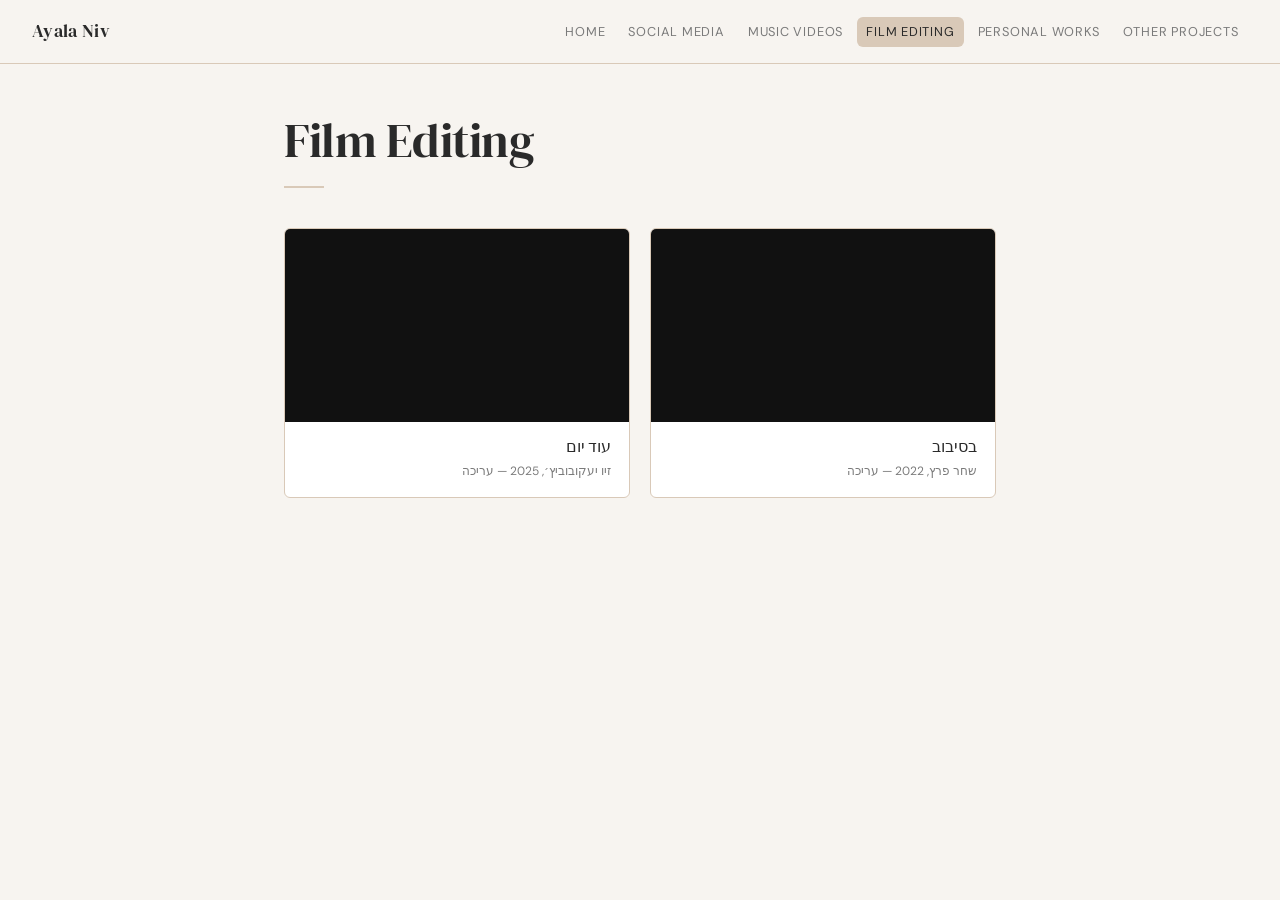
==== film-editing.html @ 79cfa1a8 "feat: initial portfolio build — Ayala Niv" ====
<!DOCTYPE html>
<html lang="he">
<head>
  <meta charset="UTF-8">
  <meta name="viewport" content="width=device-width, initial-scale=1.0">
  <title>Film Editing | Ayala Niv</title>
  <link rel="preconnect" href="https://fonts.googleapis.com">
  <link rel="preconnect" href="https://fonts.gstatic.com" crossorigin>
  <link href="https://fonts.googleapis.com/css2?family=DM+Sans:wght@300;400;500&family=DM+Serif+Display&display=swap" rel="stylesheet">
  <link rel="stylesheet" href="style.css">
</head>
<body>

  <nav class="site-nav">
    <a href="index.html" class="nav-logo">Ayala Niv</a>
    <button class="nav-toggle" aria-label="Toggle menu" aria-expanded="false">
      <span></span><span></span><span></span>
    </button>
    <ul class="nav-links">
      <li><a href="index.html">Home</a></li>
      <li><a href="social-media.html">Social Media</a></li>
      <li><a href="music-videos.html">Music Videos</a></li>
      <li><a href="film-editing.html">Film Editing</a></li>
      <li><a href="personal-works.html">Personal Works</a></li>
      <li><a href="other-projects.html">Other Projects</a></li>
    </ul>
  </nav>

  <main class="page-wrap">
    <h1 class="page-title">Film Editing</h1>
    <hr class="page-rule">

    <div class="card-grid">

      <!-- עוד יום — Google Drive -->
      <div class="video-block">
        <div class="video-ratio">
          <iframe
            src="https://drive.google.com/file/d/1pjfRNIWnOPsPixRwO9zTFZds48TJCyDa/preview"
            title="עוד יום"
            allowfullscreen
            allow="autoplay"
            loading="lazy"
          ></iframe>
        </div>
        <div class="video-info">
          <h2 class="video-title">עוד יום</h2>
          <p class="video-role">זיו יעקובוביץ׳, 2025 — עריכה</p>
        </div>
      </div>

      <!-- בסיבוב — Vimeo -->
      <div class="video-block">
        <div class="video-ratio">
          <iframe
            src="https://player.vimeo.com/video/756768305"
            title="בסיבוב"
            allowfullscreen
            allow="autoplay; fullscreen; picture-in-picture"
            loading="lazy"
          ></iframe>
        </div>
        <div class="video-info">
          <h2 class="video-title">בסיבוב</h2>
          <p class="video-role">שחר פרץ, 2022 — עריכה</p>
        </div>
      </div>

    </div>
  </main>

  <script src="main.js"></script>
</body>
</html>
---- style.css ----
/* ─── Reset & Base ─────────────────────────────────── */
*, *::before, *::after { box-sizing: border-box; margin: 0; padding: 0; }

:root {
  --bg:         #F7F4F0;
  --sand:       #D9C9B8;
  --teal:       #B8C9C9;
  --blush:      #E8C9C9;
  --sage:       #C9D4C0;
  --text:       #2A2A2A;
  --text-light: #7A7A7A;
  --white:      #FFFFFF;
  --nav-h:      64px;
  --max-w:      760px;
  --radius:     6px;
  --transition: 0.25s ease;
}

html { scroll-behavior: smooth; }

body {
  background: var(--bg);
  color: var(--text);
  font-family: 'DM Sans', sans-serif;
  font-size: 15px;
  line-height: 1.6;
  min-height: 100vh;
}

a { color: inherit; text-decoration: none; }
img { display: block; max-width: 100%; }

/* ─── Typography ────────────────────────────────────── */
h1, h2, h3 {
  font-family: 'DM Serif Display', serif;
  font-weight: 400;
  line-height: 1.2;
}

.page-title {
  font-size: clamp(2rem, 5vw, 3rem);
  margin-bottom: 0.25rem;
  letter-spacing: -0.01em;
}

.page-rule {
  width: 40px;
  height: 2px;
  background: var(--sand);
  margin: 1rem 0 2.5rem;
  border: none;
}

/* ─── Navigation ────────────────────────────────────── */
.site-nav {
  position: sticky;
  top: 0;
  z-index: 100;
  height: var(--nav-h);
  background: var(--bg);
  border-bottom: 1px solid var(--sand);
  display: flex;
  align-items: center;
  padding: 0 2rem;
  gap: 2rem;
}

.nav-logo {
  font-family: 'DM Serif Display', serif;
  font-size: 1.1rem;
  letter-spacing: 0.02em;
  flex-shrink: 0;
  white-space: nowrap;
}

.nav-links {
  list-style: none;
  display: flex;
  gap: 0.25rem;
  margin-left: auto;
  flex-wrap: wrap;
  justify-content: flex-end;
}

.nav-links a {
  font-size: 0.8rem;
  letter-spacing: 0.06em;
  text-transform: uppercase;
  color: var(--text-light);
  padding: 0.4rem 0.6rem;
  border-radius: var(--radius);
  transition: color var(--transition), background var(--transition);
}

.nav-links a:hover,
.nav-links a.active {
  color: var(--text);
  background: var(--sand);
}

/* Hamburger */
.nav-toggle {
  display: none;
  background: none;
  border: none;
  cursor: pointer;
  margin-left: auto;
  padding: 0.4rem;
  flex-direction: column;
  gap: 5px;
}

.nav-toggle span {
  display: block;
  width: 22px;
  height: 2px;
  background: var(--text);
  border-radius: 2px;
  transition: transform var(--transition), opacity var(--transition);
}

.nav-toggle.open span:nth-child(1) { transform: translateY(7px) rotate(45deg); }
.nav-toggle.open span:nth-child(2) { opacity: 0; }
.nav-toggle.open span:nth-child(3) { transform: translateY(-7px) rotate(-45deg); }

/* ─── Page Layout ───────────────────────────────────── */
.page-wrap {
  max-width: var(--max-w);
  margin: 0 auto;
  padding: 3rem 1.5rem 5rem;
}

/* ─── Hero (Home) ───────────────────────────────────── */
.hero {
  position: relative;
  height: calc(100vh - var(--nav-h));
  min-height: 400px;
  overflow: hidden;
  display: flex;
  align-items: flex-end;
}

.hero-img {
  position: absolute;
  inset: 0;
  width: 100%;
  height: 100%;
  object-fit: cover;
  object-position: center 30%;
  filter: saturate(0.75) brightness(0.92);
}

.hero-overlay {
  position: absolute;
  inset: 0;
  background: linear-gradient(to top, rgba(247,244,240,0.82) 0%, rgba(247,244,240,0.1) 55%);
}

.hero-text {
  position: relative;
  z-index: 1;
  padding: 3rem 2.5rem;
}

.hero-text h1 {
  font-size: clamp(2.8rem, 7vw, 5rem);
  letter-spacing: -0.02em;
  line-height: 1;
}

.hero-text p {
  font-size: 0.85rem;
  letter-spacing: 0.18em;
  text-transform: uppercase;
  color: var(--text-light);
  margin-top: 0.5rem;
}

/* ─── Cards (Video / Instagram) ────────────────────── */
.card-grid {
  display: grid;
  grid-template-columns: repeat(auto-fill, minmax(280px, 1fr));
  gap: 1.25rem;
}

.card-grid.single-col {
  grid-template-columns: 1fr;
}

.card {
  background: var(--white);
  border-radius: var(--radius);
  overflow: hidden;
  cursor: pointer;
  transition: transform var(--transition), box-shadow var(--transition);
  border: 1px solid var(--sand);
}

.card:hover {
  transform: translateY(-3px);
  box-shadow: 0 8px 24px rgba(0,0,0,0.08);
}

.card-thumb {
  position: relative;
  aspect-ratio: 16/9;
  background: var(--sand);
  overflow: hidden;
  min-height: 160px;
}

.card-thumb--teal { background: var(--teal); }
.card-thumb--blush { background: var(--blush); }

.card-thumb img {
  width: 100%;
  height: 100%;
  object-fit: cover;
  transition: transform 0.4s ease;
}

.card:hover .card-thumb img {
  transform: scale(1.03);
}

.play-btn {
  position: absolute;
  inset: 0;
  display: flex;
  align-items: center;
  justify-content: center;
  background: rgba(247,244,240,0.3);
  transition: background var(--transition);
}

.card:hover .play-btn {
  background: rgba(247,244,240,0.15);
}

.play-btn svg {
  width: 48px;
  height: 48px;
  filter: drop-shadow(0 2px 6px rgba(0,0,0,0.25));
}

.card-body {
  padding: 1rem 1.1rem 1.1rem;
}

.card-title {
  font-family: 'DM Serif Display', serif;
  font-size: 1rem;
  line-height: 1.35;
  direction: rtl;
  text-align: right;
}

.card-title.ltr {
  direction: ltr;
  text-align: left;
}

.card-role {
  font-size: 0.75rem;
  color: var(--text-light);
  margin-top: 0.3rem;
  direction: rtl;
  text-align: right;
  letter-spacing: 0.02em;
}

.card-role.ltr {
  direction: ltr;
  text-align: left;
}

/* ─── Instagram Embeds ──────────────────────────────── */
.ig-embed-list {
  display: grid;
  grid-template-columns: repeat(auto-fill, minmax(300px, 1fr));
  gap: 1.25rem;
}

/* Neutralise Instagram's default inline margin so our grid controls spacing */
.ig-embed-list .instagram-media {
  margin: 0 !important;
  width: 100% !important;
  min-width: 0 !important;
  max-width: 100% !important;
}

/* ─── Client Group ──────────────────────────────────── */
.client-group {
  margin-bottom: 3rem;
}

.client-label {
  font-size: 0.72rem;
  letter-spacing: 0.12em;
  text-transform: uppercase;
  color: var(--text-light);
  margin-bottom: 0.6rem;
  display: flex;
  align-items: center;
  gap: 0.75rem;
}

.client-label::after {
  content: '';
  flex: 1;
  height: 1px;
  background: var(--sand);
}

.client-role-tag {
  display: inline-block;
  background: var(--teal);
  font-size: 0.68rem;
  letter-spacing: 0.04em;
  padding: 0.2rem 0.55rem;
  border-radius: 20px;
  color: var(--text);
  margin-bottom: 0.75rem;
  direction: rtl;
}

/* ─── Inline Video Embed ────────────────────────────── */
.video-block {
  background: var(--white);
  border: 1px solid var(--sand);
  border-radius: var(--radius);
  overflow: hidden;
}

.video-ratio {
  position: relative;
  padding-top: 56.25%;
  background: #111;
}

/* Thumbnail-first: image covers the ratio box */
.video-thumb {
  position: absolute;
  inset: 0;
  width: 100%;
  height: 100%;
  object-fit: cover;
  display: block;
}

/* Play button overlaid on thumbnail */
.play-overlay {
  position: absolute;
  inset: 0;
  display: flex;
  align-items: center;
  justify-content: center;
  background: rgba(0,0,0,0.12);
  border: none;
  cursor: pointer;
  width: 100%;
  transition: background var(--transition);
}

.play-overlay:hover { background: rgba(0,0,0,0.28); }

.video-ratio[data-src] { cursor: pointer; }

.video-ratio iframe {
  position: absolute;
  inset: 0;
  width: 100%;
  height: 100%;
  border: none;
}

.video-info {
  padding: 0.9rem 1.1rem 1rem;
  direction: rtl;
  text-align: right;
}

.video-title {
  font-family: 'DM Serif Display', serif;
  font-size: 1rem;
  line-height: 1.35;
  direction: rtl;
  text-align: right;
}

.video-role {
  font-size: 0.75rem;
  color: var(--text-light);
  margin-top: 0.25rem;
  direction: rtl;
  text-align: right;
}

/* For embeds that can't be iframed — show a tinted placeholder */
.video-ratio--placeholder {
  padding-top: 0;
  min-height: 200px;
  display: flex;
  align-items: center;
  justify-content: center;
  flex-direction: column;
  gap: 0.75rem;
  background: var(--teal);
}

.video-ratio--placeholder a {
  font-size: 0.72rem;
  letter-spacing: 0.06em;
  text-transform: uppercase;
  color: var(--text);
  opacity: 0.65;
  border-bottom: 1px solid rgba(42,42,42,0.3);
  padding-bottom: 1px;
  transition: opacity var(--transition);
}

.video-ratio--placeholder a:hover { opacity: 1; }

.video-ratio--placeholder svg { opacity: 0.45; }

/* ─── Lightbox ──────────────────────────────────────── */
.lightbox {
  display: none;
  position: fixed;
  inset: 0;
  z-index: 999;
  background: rgba(42,42,42,0.88);
  backdrop-filter: blur(4px);
  align-items: center;
  justify-content: center;
  padding: 1.5rem;
}

.lightbox.active {
  display: flex;
}

.lightbox-inner {
  position: relative;
  width: 100%;
  max-width: 900px;
}

.lightbox-ratio {
  position: relative;
  padding-top: 56.25%;
  background: #000;
  border-radius: var(--radius);
  overflow: hidden;
}

.lightbox-ratio iframe {
  position: absolute;
  inset: 0;
  width: 100%;
  height: 100%;
  border: none;
}

.lightbox-close {
  position: absolute;
  top: -42px;
  right: 0;
  background: none;
  border: none;
  color: #fff;
  font-size: 1.5rem;
  cursor: pointer;
  padding: 0.25rem 0.5rem;
  opacity: 0.8;
  transition: opacity var(--transition);
  line-height: 1;
}

.lightbox-close:hover { opacity: 1; }

/* ─── Section Divider ───────────────────────────────── */
.section-divider {
  margin: 3rem 0 2rem;
  display: flex;
  align-items: center;
  gap: 1rem;
  direction: rtl;
}

.section-divider h2 {
  font-size: 1.4rem;
  direction: rtl;
  text-align: right;
}

.section-divider::after {
  content: '';
  flex: 1;
  height: 1px;
  background: var(--sand);
}

/* ─── Responsive ────────────────────────────────────── */
@media (max-width: 640px) {
  .site-nav { padding: 0 1.25rem; }

  .nav-links {
    display: none;
    position: absolute;
    top: var(--nav-h);
    left: 0;
    right: 0;
    background: var(--bg);
    border-bottom: 1px solid var(--sand);
    flex-direction: column;
    padding: 1rem 1.25rem;
    gap: 0;
    flex-wrap: nowrap;
    margin: 0;
  }

  .nav-links.open { display: flex; }

  .nav-links a {
    padding: 0.7rem 0.25rem;
    font-size: 0.85rem;
    border-bottom: 1px solid var(--sand);
  }

  .nav-links li:last-child a { border-bottom: none; }

  .nav-toggle {
    display: flex;
  }

  .hero-text { padding: 2rem 1.5rem; }

  .page-wrap { padding: 2rem 1.25rem 4rem; }

  .card-grid { grid-template-columns: 1fr; }

  .ig-grid { grid-template-columns: repeat(2, 1fr); }

  .project-item { padding: 0.9rem 1rem; }
}

@media (max-width: 400px) {
  .ig-grid { grid-template-columns: repeat(2, 1fr); }
}

/* ─── Grid full-span (for group headers inside card-grid) ── */
.grid-span {
  grid-column: 1 / -1;
}

/* ─── Documentary group (header + nested pair) ──────── */
.doc-group {
  grid-column: 1 / -1;
}

.doc-group > .section-divider {
  margin-top: 0;
  margin-bottom: 1.25rem;
}

.doc-group > .card-grid {
  margin: 0;
}

/* ─── Utilities ─────────────────────────────────────── */
.tag {
  display: inline-block;
  font-size: 0.68rem;
  letter-spacing: 0.05em;
  text-transform: uppercase;
  padding: 0.2rem 0.6rem;
  border-radius: 20px;
  background: var(--sage);
  color: var(--text);
}

.fade-in {
  animation: fadeIn 0.6s ease both;
}

@keyframes fadeIn {
  from { opacity: 0; transform: translateY(10px); }
  to   { opacity: 1; transform: translateY(0); }
}
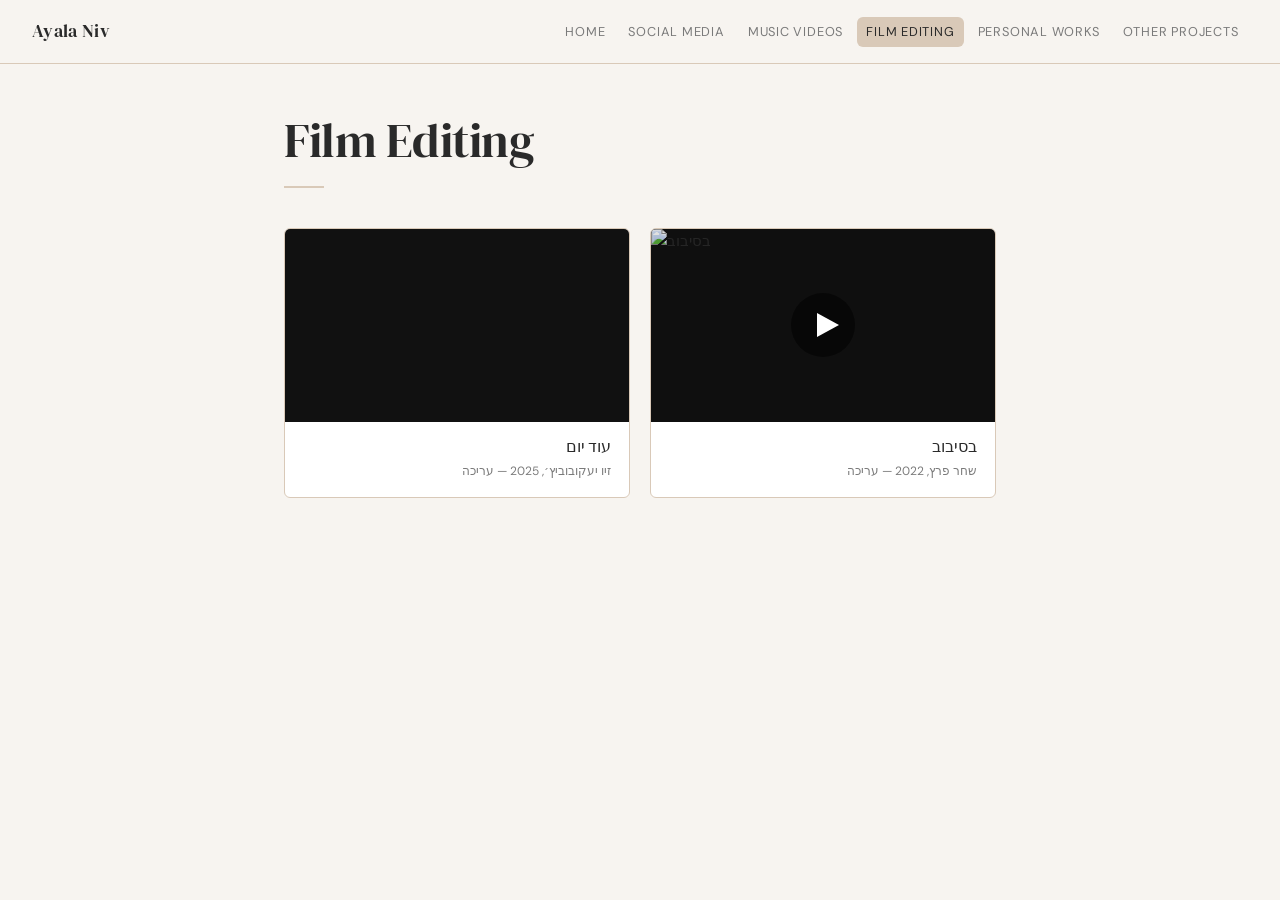
==== commit 8f918133: "fix: thumbnail grid alignment + mobile polish - Add align-items: start to .ig-embed-list so video-bl" ====
--- a/film-editing.html
+++ b/film-editing.html
@@ -51,14 +51,14 @@
 
       <!-- בסיבוב — Vimeo -->
       <div class="video-block">
-        <div class="video-ratio">
-          <iframe
-            src="https://player.vimeo.com/video/756768305"
-            title="בסיבוב"
-            allowfullscreen
-            allow="autoplay; fullscreen; picture-in-picture"
-            loading="lazy"
-          ></iframe>
+        <div class="video-ratio" data-src="https://player.vimeo.com/video/756768305?autoplay=1">
+          <img class="video-thumb" src="https://i.vimeocdn.com/video/1520195084-916731d3f5b41bab708d987ba6caede31b438292dd38d90c3f4c4681e1215b8c-d_640?region=us" alt="בסיבוב" loading="lazy">
+          <button class="play-overlay" aria-label="הפעל וידאו">
+            <svg width="64" height="64" viewBox="0 0 64 64" fill="none">
+              <circle cx="32" cy="32" r="32" fill="rgba(0,0,0,0.55)"/>
+              <polygon points="26,20 26,44 48,32" fill="white"/>
+            </svg>
+          </button>
         </div>
         <div class="video-info">
           <h2 class="video-title">בסיבוב</h2>
--- a/style.css
+++ b/style.css
@@ -137,43 +137,70 @@
   min-height: 400px;
   overflow: hidden;
   display: flex;
-  align-items: flex-end;
-}
-
-.hero-img {
-  position: absolute;
-  inset: 0;
-  width: 100%;
-  height: 100%;
-  object-fit: cover;
-  object-position: center 30%;
-  filter: saturate(0.75) brightness(0.92);
-}
-
-.hero-overlay {
-  position: absolute;
-  inset: 0;
-  background: linear-gradient(to top, rgba(247,244,240,0.82) 0%, rgba(247,244,240,0.1) 55%);
-}
-
-.hero-text {
+  align-items: center;
+  justify-content: center;
+}
+
+
+.hero-center {
   position: relative;
   z-index: 1;
-  padding: 3rem 2.5rem;
-}
-
-.hero-text h1 {
+  text-align: center;
+  padding: 2rem 2rem;
+}
+
+.hero-center h1 {
   font-size: clamp(2.8rem, 7vw, 5rem);
   letter-spacing: -0.02em;
   line-height: 1;
 }
 
-.hero-text p {
+.hero-subtitle {
   font-size: 0.85rem;
   letter-spacing: 0.18em;
   text-transform: uppercase;
   color: var(--text-light);
   margin-top: 0.5rem;
+}
+
+.hero-nav {
+  display: flex;
+  flex-wrap: wrap;
+  gap: 0.5rem;
+  justify-content: center;
+  margin-top: 2rem;
+}
+
+.hero-nav a {
+  font-size: 0.72rem;
+  letter-spacing: 0.08em;
+  text-transform: uppercase;
+  color: var(--text);
+  padding: 0.45rem 1rem;
+  border: 1px solid rgba(42,42,42,0.22);
+  border-radius: 20px;
+  background: rgba(247,244,240,0.65);
+  backdrop-filter: blur(6px);
+  transition: background var(--transition), border-color var(--transition), color var(--transition);
+}
+
+.hero-nav a:hover {
+  background: rgba(247,244,240,0.92);
+  border-color: var(--sand);
+  color: var(--text);
+}
+
+.hero-cat {
+  position: absolute;
+  bottom: 0;
+  right: 0;
+  width: clamp(160px, 20vw, 300px);
+  height: auto;
+  z-index: 2;
+  pointer-events: none;
+  object-fit: contain;
+  object-position: bottom right;
+  mix-blend-mode: multiply;
 }
 
 /* ─── Cards (Video / Instagram) ────────────────────── */
@@ -279,6 +306,7 @@
   display: grid;
   grid-template-columns: repeat(auto-fill, minmax(300px, 1fr));
   gap: 1.25rem;
+  align-items: start;
 }
 
 /* Neutralise Instagram's default inline margin so our grid controls spacing */
@@ -336,6 +364,10 @@
   position: relative;
   padding-top: 56.25%;
   background: #111;
+}
+
+.video-ratio--portrait {
+  padding-top: 177.78%; /* 9:16 */
 }
 
 /* Thumbnail-first: image covers the ratio box */
@@ -514,18 +546,20 @@
     background: var(--bg);
     border-bottom: 1px solid var(--sand);
     flex-direction: column;
-    padding: 1rem 1.25rem;
+    padding: 0.5rem 1.25rem 1rem;
     gap: 0;
     flex-wrap: nowrap;
     margin: 0;
+    z-index: 99;
   }
 
   .nav-links.open { display: flex; }
 
   .nav-links a {
-    padding: 0.7rem 0.25rem;
-    font-size: 0.85rem;
+    padding: 0.9rem 0.5rem;
+    font-size: 0.88rem;
     border-bottom: 1px solid var(--sand);
+    display: block;
   }
 
   .nav-links li:last-child a { border-bottom: none; }
@@ -534,7 +568,11 @@
     display: flex;
   }
 
-  .hero-text { padding: 2rem 1.5rem; }
+  .hero-center { padding: 1.5rem 1.25rem; }
+
+  .hero-nav { gap: 0.4rem; margin-top: 1.5rem; }
+
+  .hero-cat { width: clamp(100px, 28vw, 160px); }
 
   .page-wrap { padding: 2rem 1.25rem 4rem; }
 
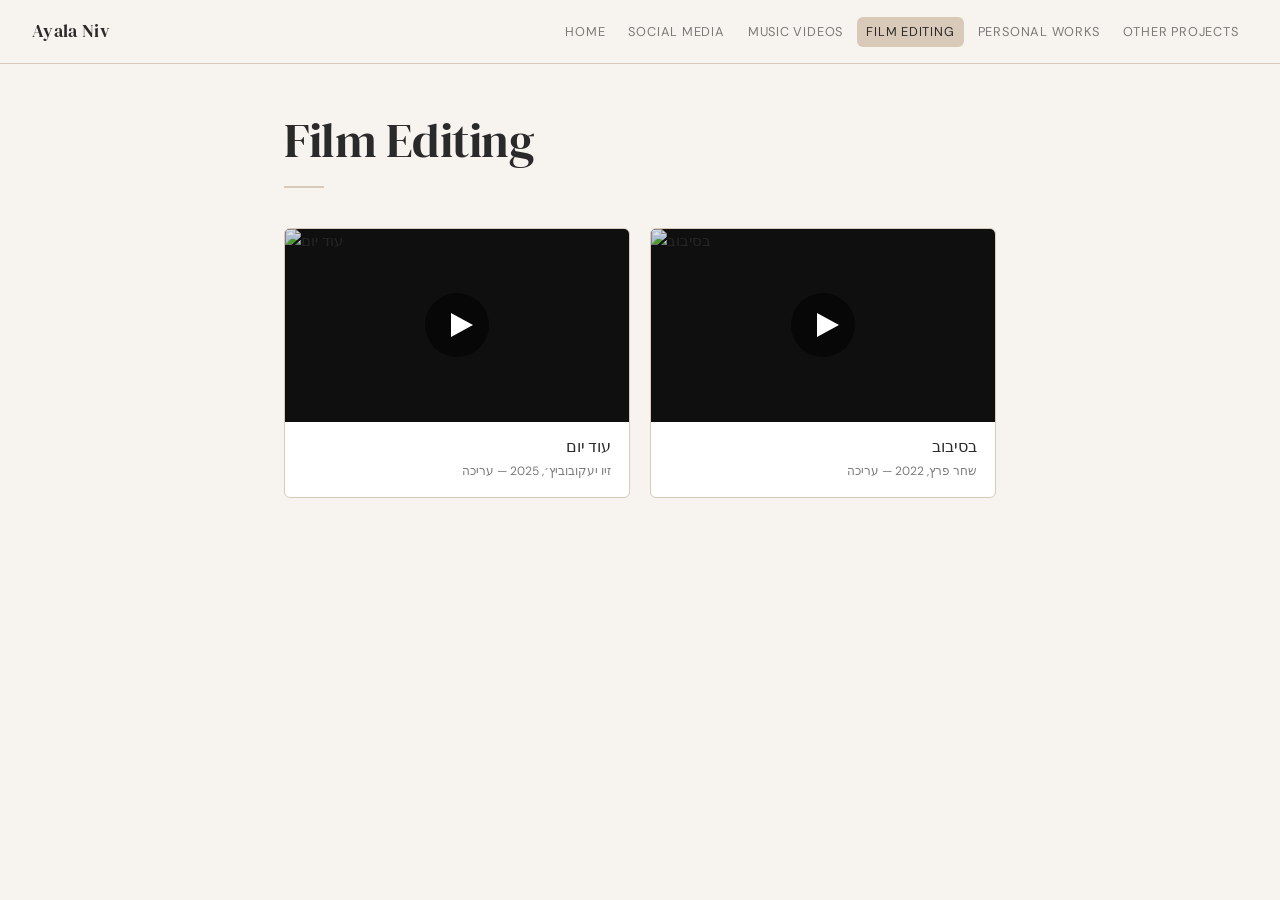
==== commit 90e3e8ab: "fix: convert עוד יום Drive embed to thumbnail-click-to-load" ====
--- a/film-editing.html
+++ b/film-editing.html
@@ -34,14 +34,14 @@
 
       <!-- עוד יום — Google Drive -->
       <div class="video-block">
-        <div class="video-ratio">
-          <iframe
-            src="https://drive.google.com/file/d/1pjfRNIWnOPsPixRwO9zTFZds48TJCyDa/preview"
-            title="עוד יום"
-            allowfullscreen
-            allow="autoplay"
-            loading="lazy"
-          ></iframe>
+        <div class="video-ratio" data-src="https://drive.google.com/file/d/1pjfRNIWnOPsPixRwO9zTFZds48TJCyDa/preview">
+          <img class="video-thumb" src="https://drive.google.com/thumbnail?id=1pjfRNIWnOPsPixRwO9zTFZds48TJCyDa&sz=w640" alt="עוד יום" loading="lazy">
+          <button class="play-overlay" aria-label="הפעל וידאו">
+            <svg width="64" height="64" viewBox="0 0 64 64" fill="none">
+              <circle cx="32" cy="32" r="32" fill="rgba(0,0,0,0.55)"/>
+              <polygon points="26,20 26,44 48,32" fill="white"/>
+            </svg>
+          </button>
         </div>
         <div class="video-info">
           <h2 class="video-title">עוד יום</h2>
--- a/style.css
+++ b/style.css
@@ -194,7 +194,7 @@
   position: absolute;
   bottom: 0;
   right: 0;
-  width: clamp(160px, 20vw, 300px);
+  width: clamp(208px, 26vw, 390px);
   height: auto;
   z-index: 2;
   pointer-events: none;
@@ -572,7 +572,7 @@
 
   .hero-nav { gap: 0.4rem; margin-top: 1.5rem; }
 
-  .hero-cat { width: clamp(100px, 28vw, 160px); }
+  .hero-cat { width: clamp(130px, 38vw, 200px); }
 
   .page-wrap { padding: 2rem 1.25rem 4rem; }
 
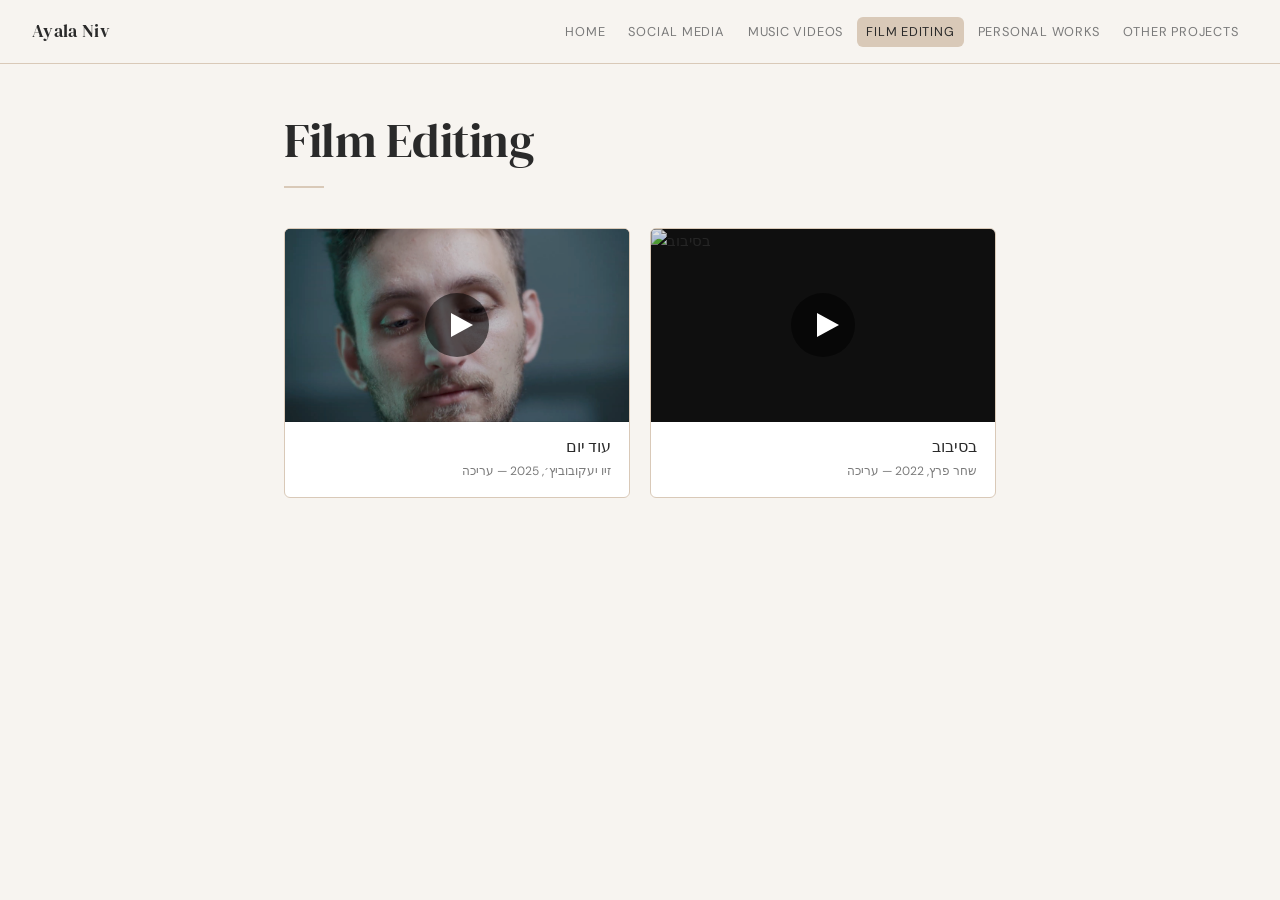
==== commit ab1b9ab6: "feat: add local thumbnail for עוד יום, remove meta description" ====
--- a/film-editing.html
+++ b/film-editing.html
@@ -35,7 +35,7 @@
       <!-- עוד יום — Google Drive -->
       <div class="video-block">
         <div class="video-ratio" data-src="https://drive.google.com/file/d/1pjfRNIWnOPsPixRwO9zTFZds48TJCyDa/preview">
-          <img class="video-thumb" src="https://drive.google.com/thumbnail?id=1pjfRNIWnOPsPixRwO9zTFZds48TJCyDa&sz=w640" alt="עוד יום" loading="lazy">
+          <img class="video-thumb" src="עוד יום.png" alt="עוד יום" loading="lazy">
           <button class="play-overlay" aria-label="הפעל וידאו">
             <svg width="64" height="64" viewBox="0 0 64 64" fill="none">
               <circle cx="32" cy="32" r="32" fill="rgba(0,0,0,0.55)"/>
